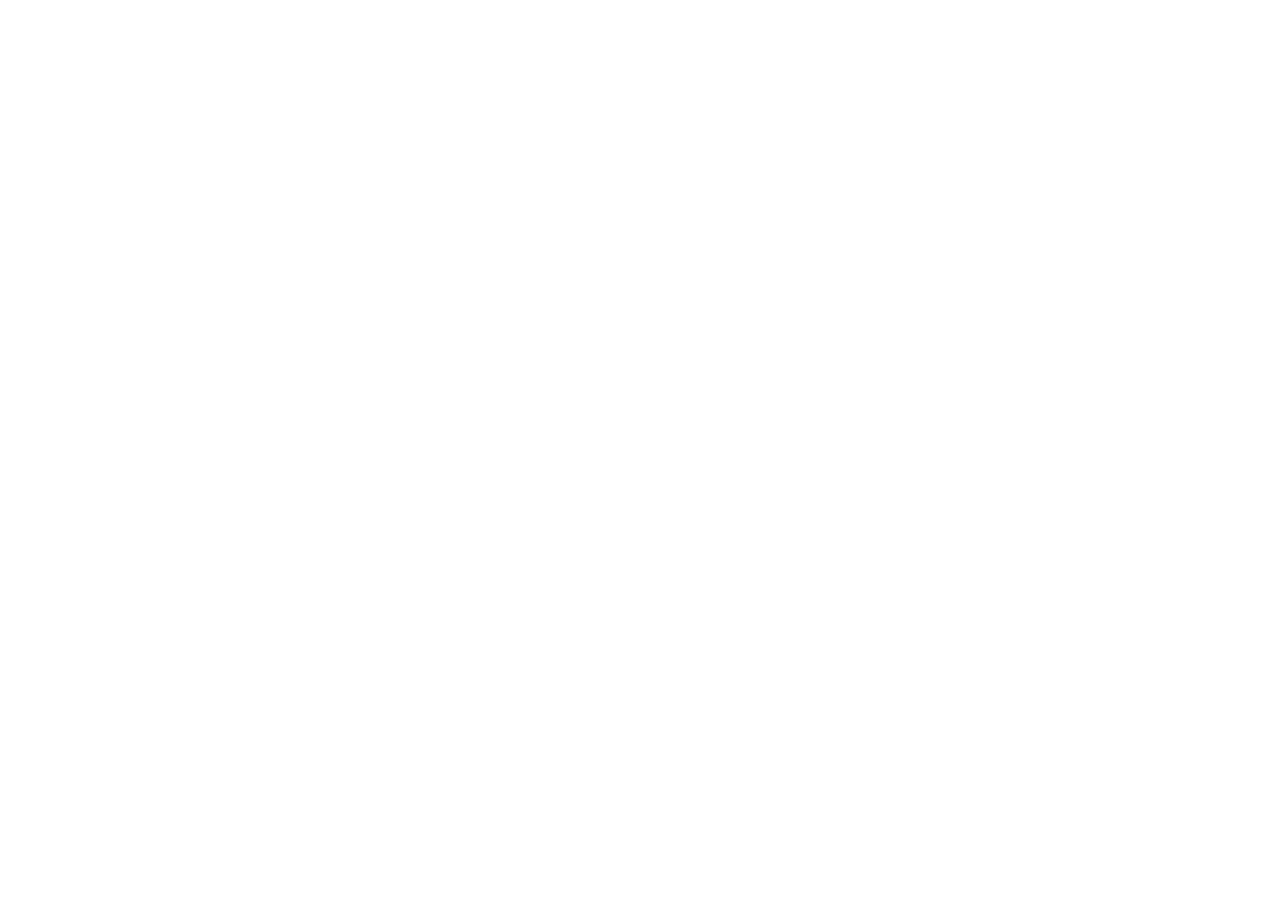
==== DOM-para-iniciantes/HTML e CSS do Projeto 1/index.html @ 023676b2 "Primeiro Commit do Curso JS" ====
<!DOCTYPE html>
<html lang="en">
<head>
  <meta charset="UTF-8">
  <meta http-equiv="X-UA-Compatible" content="IE=edge">
  <meta name="viewport" content="width=device-width, initial-scale=1.0">
  <title>HTML e CSS do projeto 1</title>
</head>
<body>
  <script src="script.js"></script>
</body>
</html>
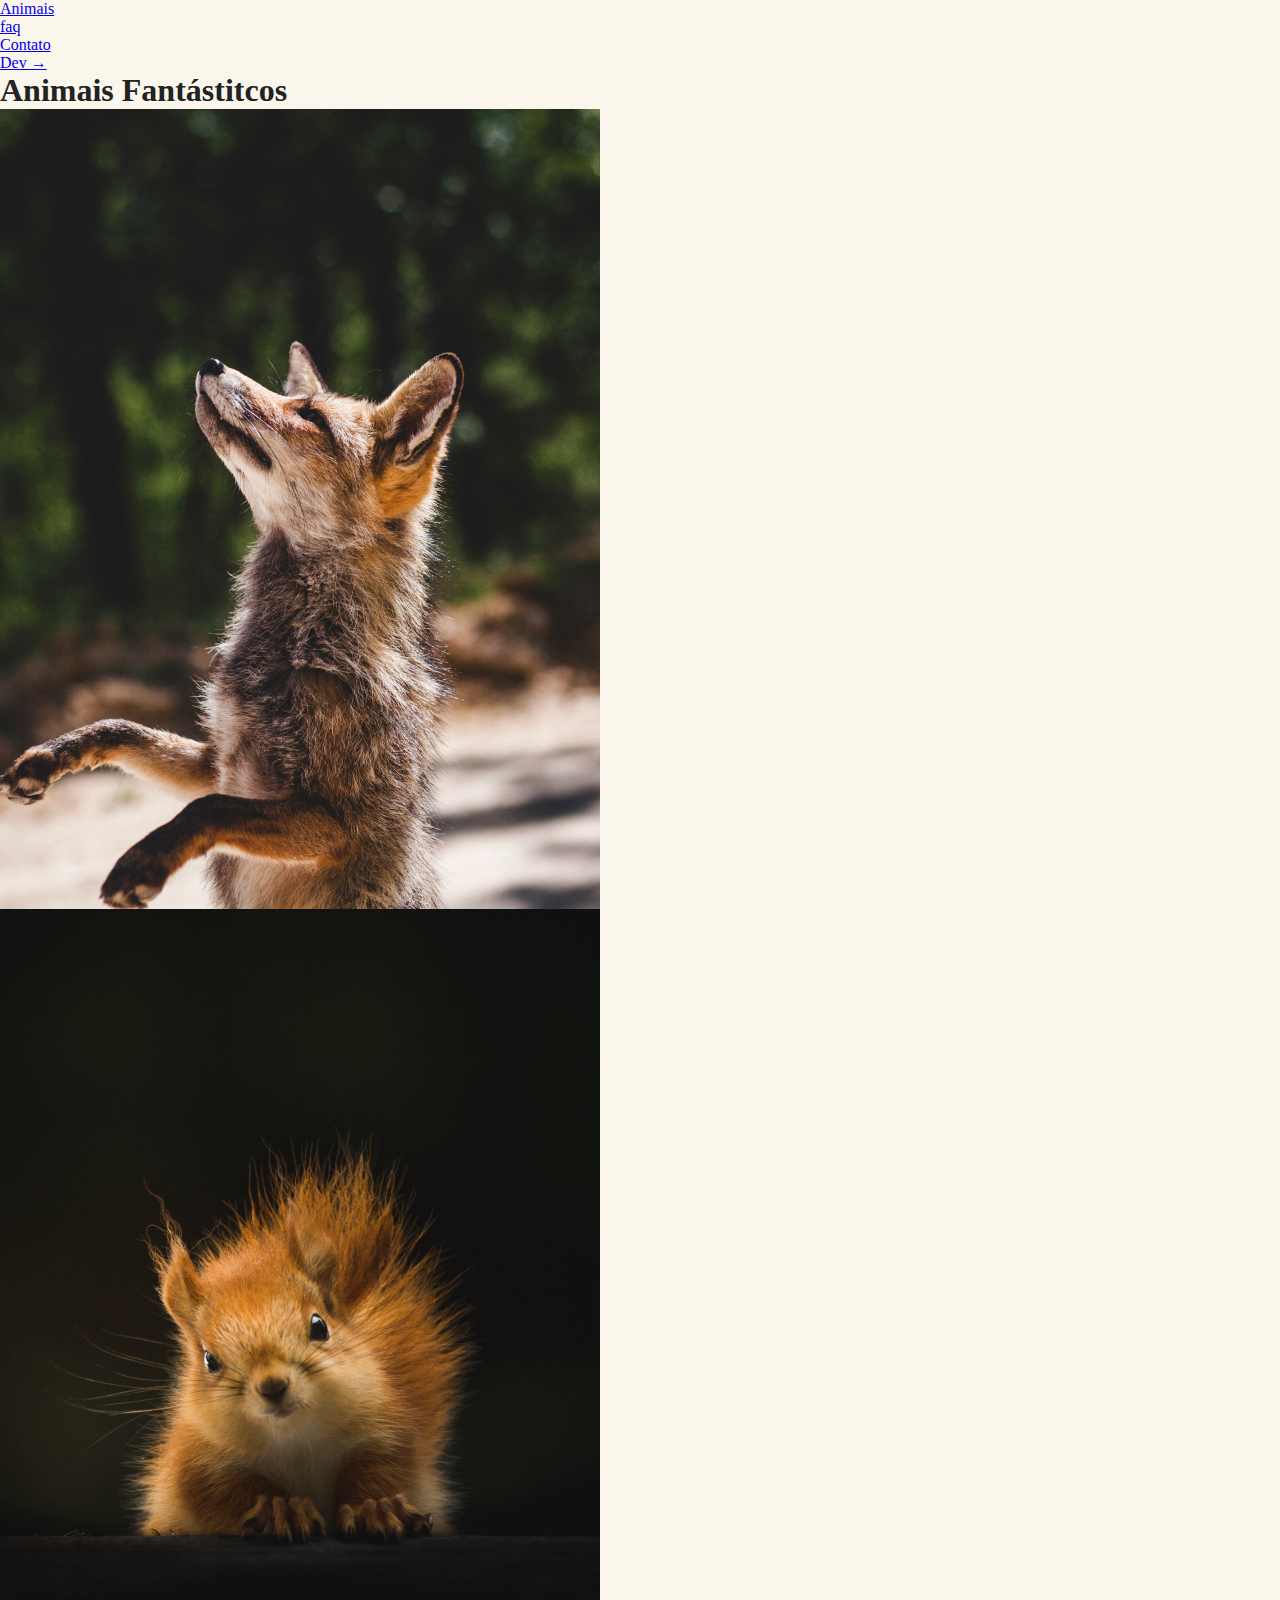
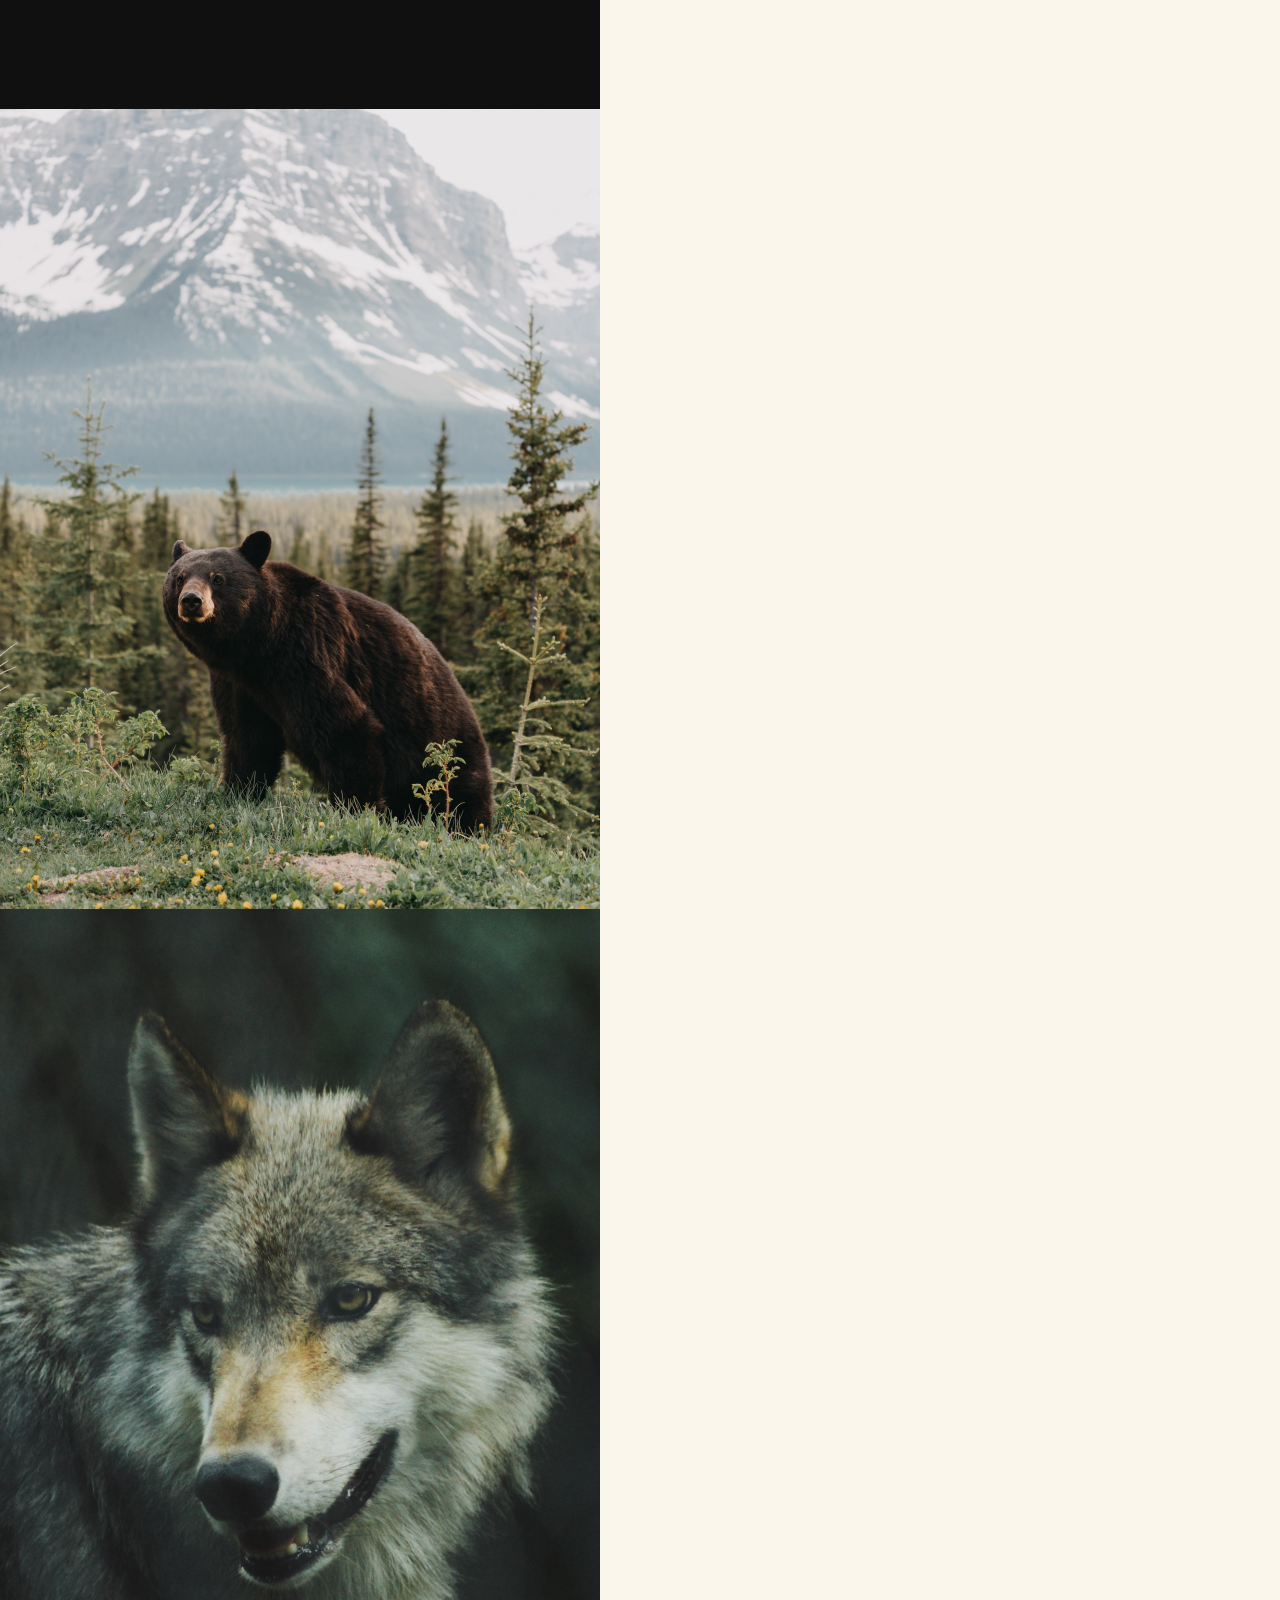
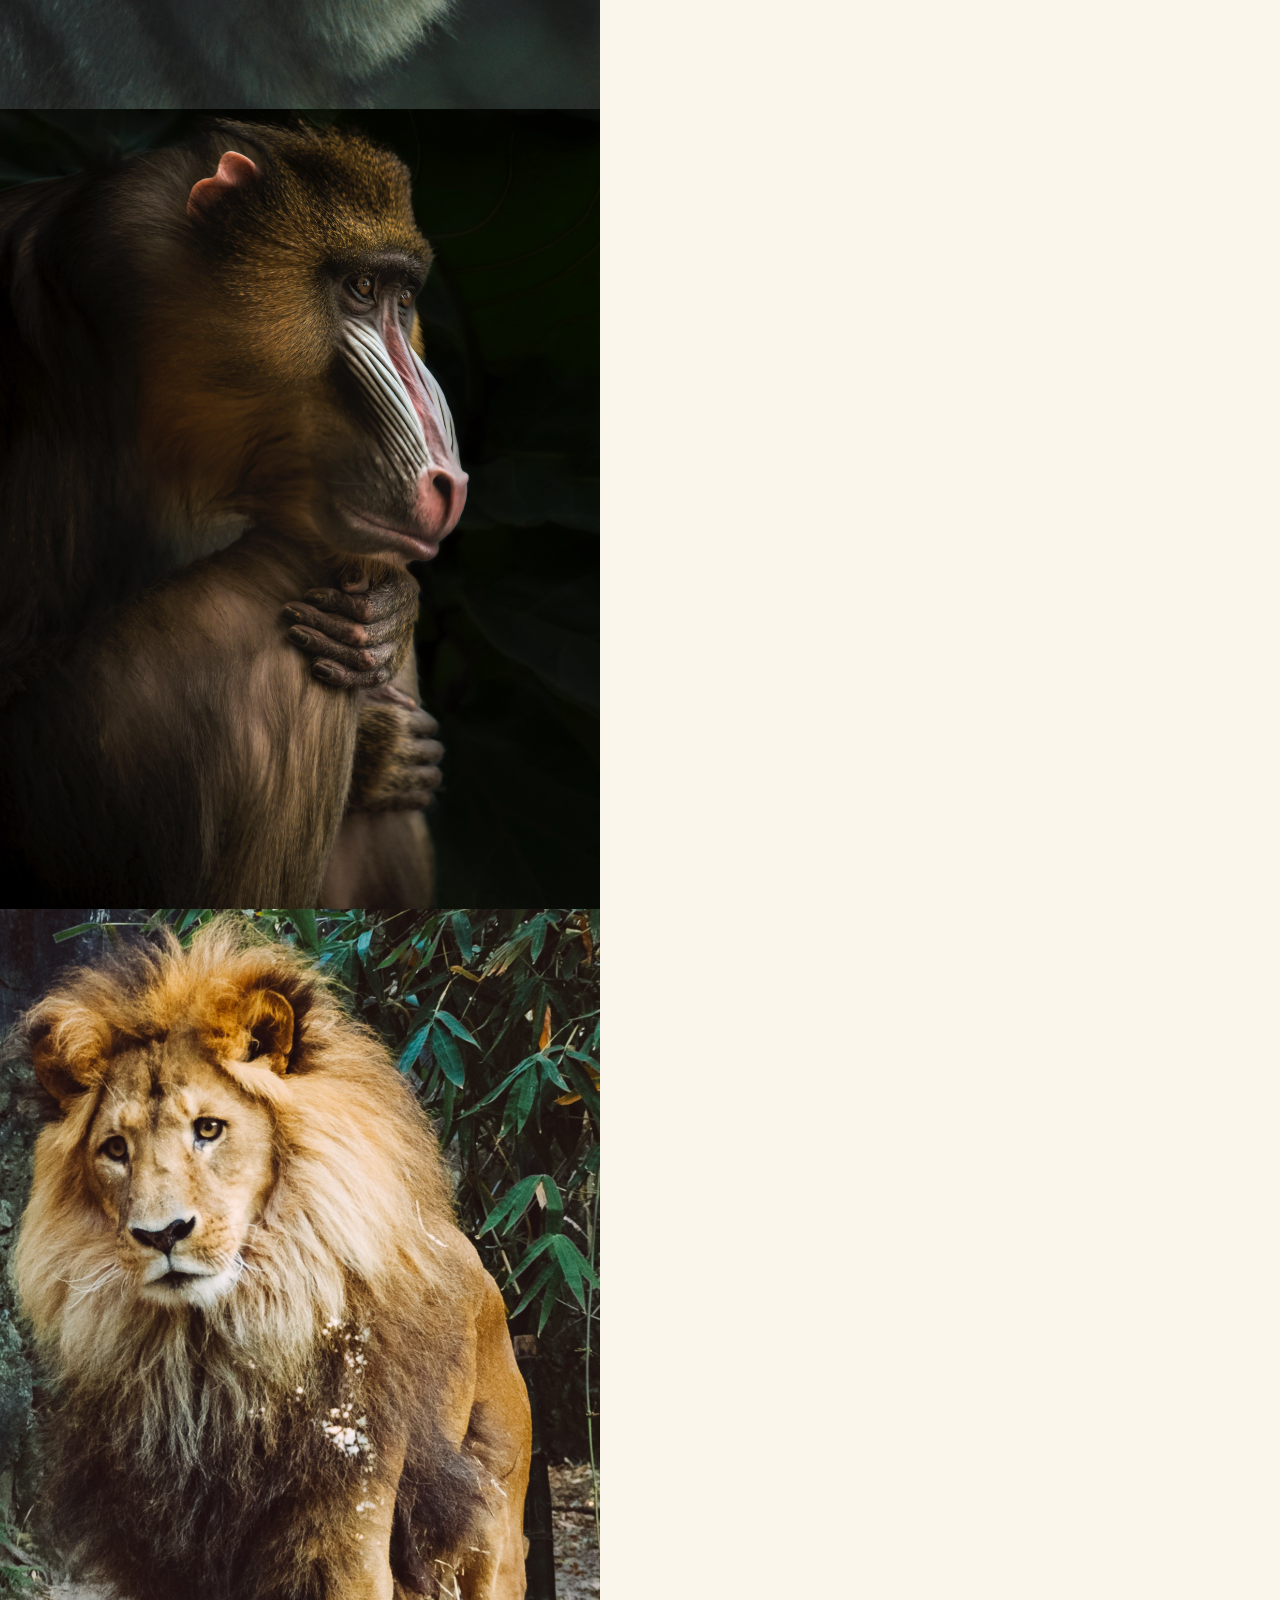
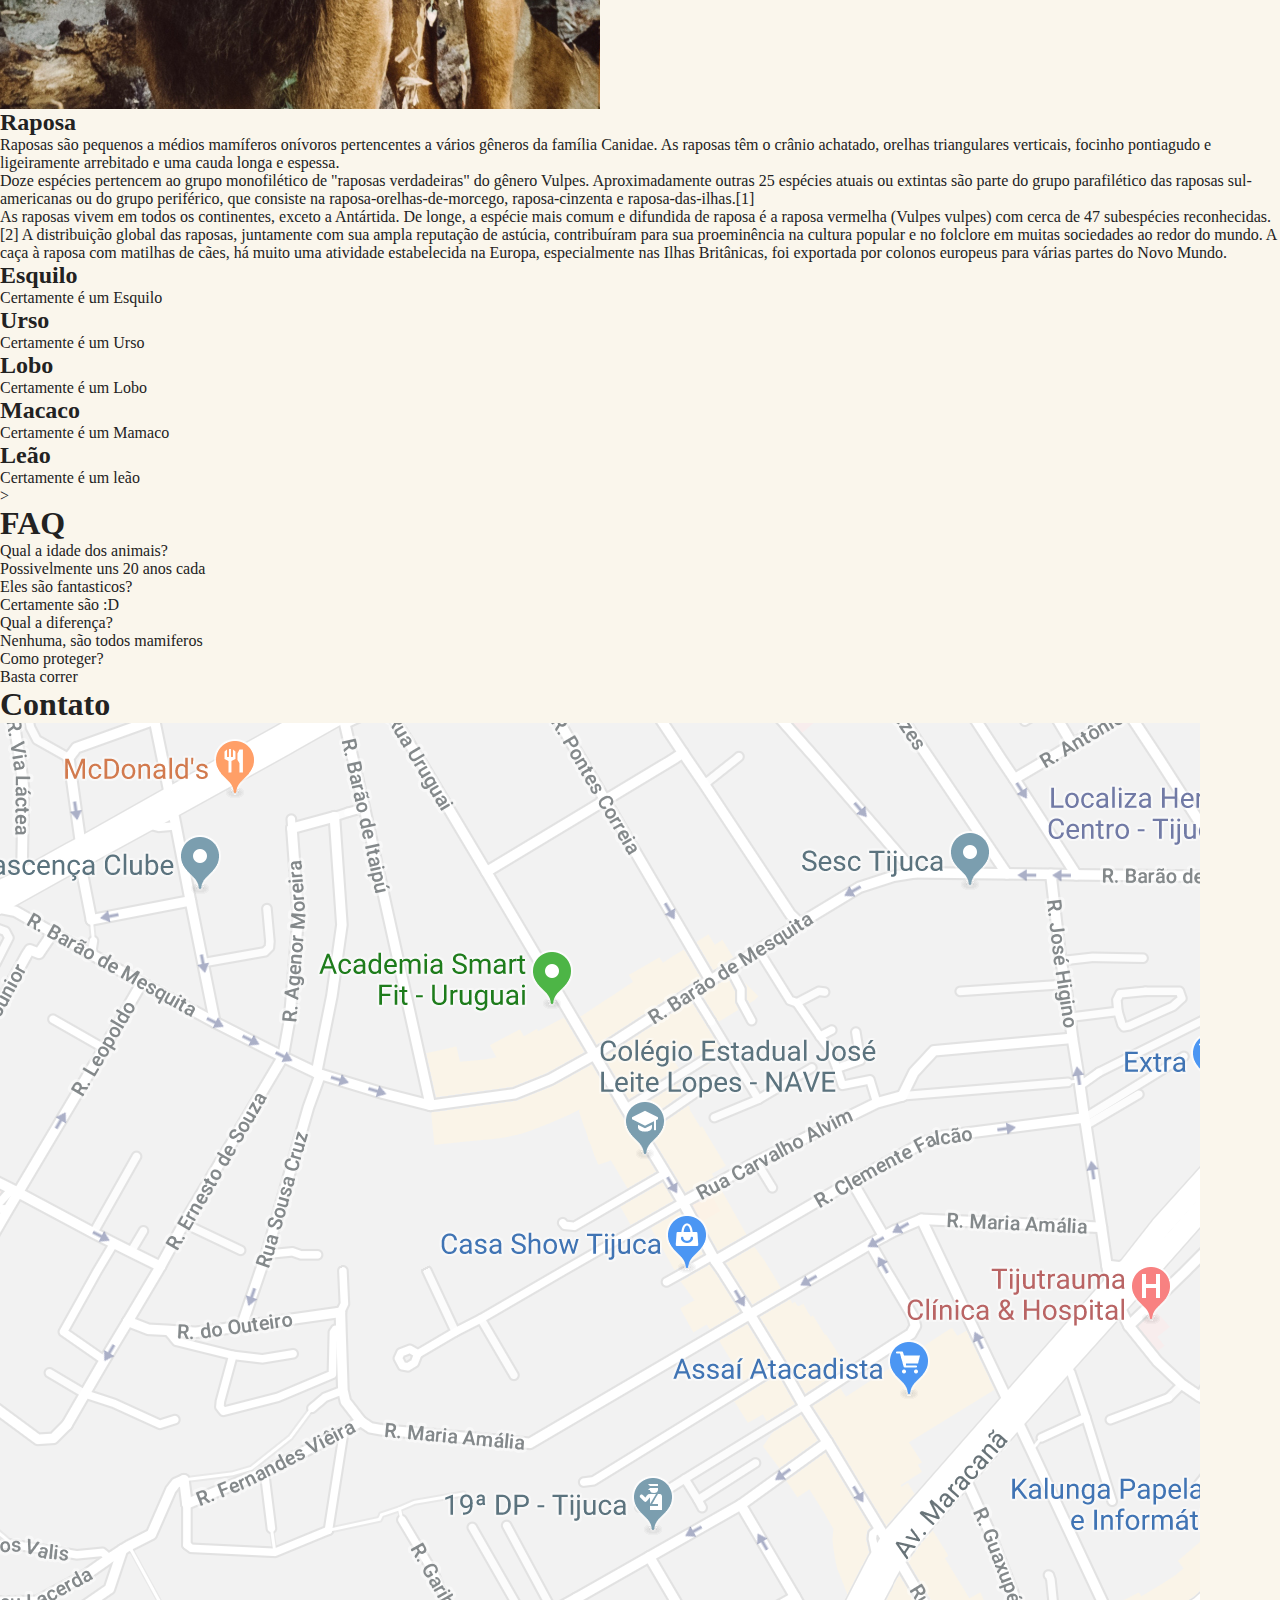
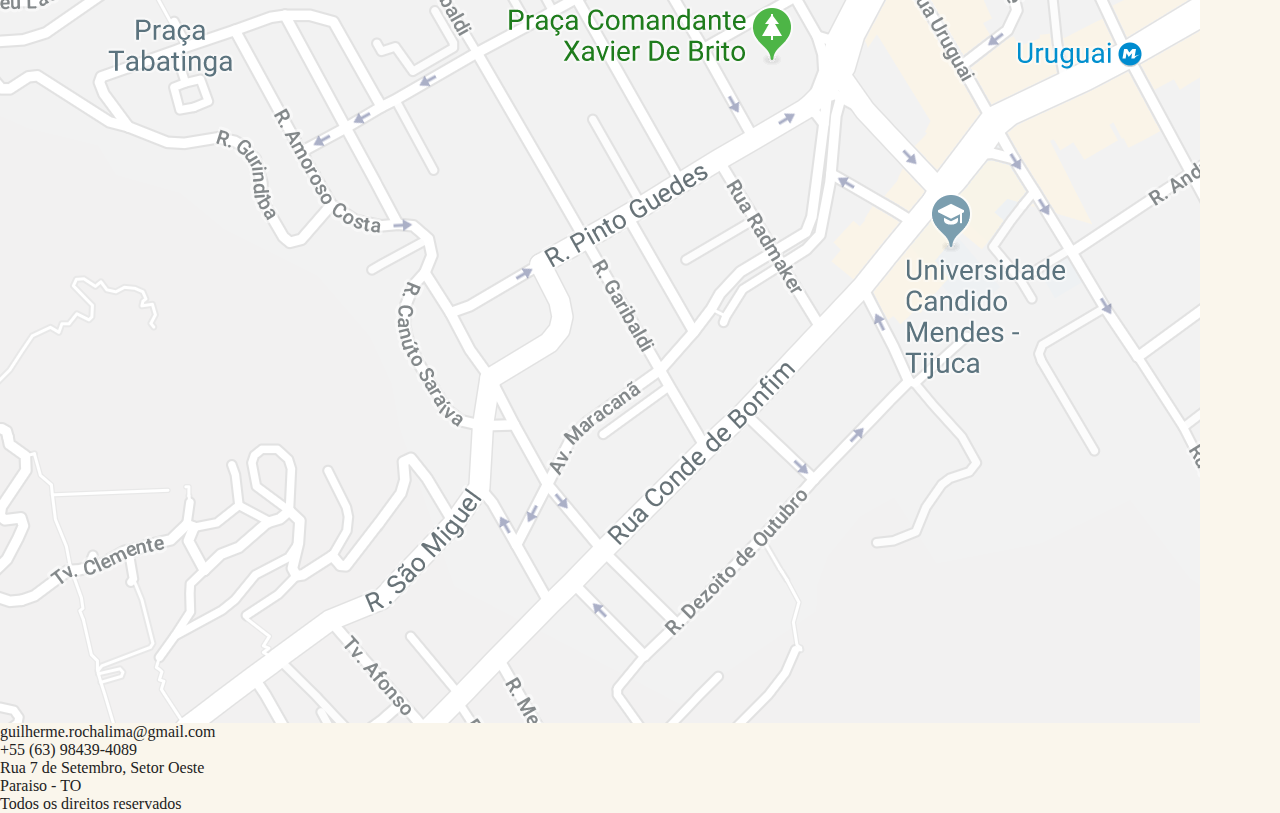
==== commit aee86320: "Commit parte 1 desenvolvimento site" ====
--- a/DOM-para-iniciantes/HTML e CSS do Projeto 1/index.html
+++ b/DOM-para-iniciantes/HTML e CSS do Projeto 1/index.html
@@ -4,9 +4,98 @@
   <meta charset="UTF-8">
   <meta http-equiv="X-UA-Compatible" content="IE=edge">
   <meta name="viewport" content="width=device-width, initial-scale=1.0">
-  <title>HTML e CSS do projeto 1</title>
+  <link rel="stylesheet" type="text/css" href="css/style.css"/>
+  <title>Animais Fantásticos</title>
 </head>
 <body>
+  <nav>
+    <ul>
+      <li><a href="#animais">Animais</a></li>
+      <li><a href="#faq">faq</a></li>
+      <li><a href="#contato">Contato</a></li>
+      <li><a href="https://github.com/guilhermeR20">Dev → </a></li>
+
+    </ul>
+  </nav>
+  <section class="grind-section animais" id="animais">
+      <h1 class="titulo">Animais Fantástitcos</h1>
+      <ul>
+        <li>
+          <img src="img/imagem1.jpg">
+        </li>
+        <li>
+          <img src="img/imagem2.jpg">
+        </li>
+        <li>
+          <img src="img/imagem3.jpg">
+        </li>
+        <li>
+          <img src="img/imagem4.jpg">
+        </li>
+        <li>
+          <img src="img/imagem5.jpg">
+        </li>
+        <li>
+          <img src="img/imagem6.jpg">
+        </li>
+      </ul>
+      <div class="animais-descrição">
+        <section>
+          <h2>Raposa</h2>
+          <p>Raposas são pequenos a médios mamíferos onívoros pertencentes a vários gêneros da família Canidae. As raposas têm o
+            crânio achatado, orelhas triangulares verticais, focinho pontiagudo e ligeiramente arrebitado e uma cauda longa e
+            espessa.</p>
+          <p>Doze espécies pertencem ao grupo monofilético de "raposas verdadeiras" do gênero Vulpes. Aproximadamente outras 25
+            espécies atuais ou extintas são parte do grupo parafilético das raposas sul-americanas ou do grupo periférico, que
+            consiste na raposa-orelhas-de-morcego, raposa-cinzenta e raposa-das-ilhas.[1]</p>
+          <p>
+            As raposas vivem em todos os continentes, exceto a Antártida. De longe, a espécie mais comum e difundida de raposa é
+            a raposa vermelha (Vulpes vulpes) com cerca de 47 subespécies reconhecidas.[2] A distribuição global das raposas,
+            juntamente com sua ampla reputação de astúcia, contribuíram para sua proeminência na cultura popular e no folclore
+            em muitas sociedades ao redor do mundo. A caça à raposa com matilhas de cães, há muito uma atividade estabelecida na
+            Europa, especialmente nas Ilhas Britânicas, foi exportada por colonos europeus para várias partes do Novo Mundo.
+          </p>
+          <h2>Esquilo</h2>
+          <p>Certamente é um Esquilo</p>
+          <h2>Urso</h2>
+          <p>Certamente é um Urso</p>
+          <h2>Lobo</h2>
+          <p>Certamente é um Lobo</p>
+          <h2>Macaco</h2>
+          <p>Certamente é um Mamaco</p>
+          <h2>Leão</h2>
+          <p>Certamente é um leão</p>>
+        </section>
+      </div>
+  </section>
+  <section class="grid-section faq" id="faq">
+    <h1>FAQ</h1>
+    <d1>
+      <dt>Qual a idade dos animais?</dt>
+      <dd>Possivelmente uns 20 anos cada</dd>
+      <dt>Eles são fantasticos? </dt>
+      <dd>Certamente são :D</dd>
+      <dt>Qual a diferença?</dt>
+      <dd>Nenhuma, são todos mamiferos</dd>
+      <dt>Como proteger?</dt>
+      <dd>Basta correr</dd>
+    </d1>
+  </section>
+  <section class="grid-section contato" id="contato">
+    <h1>Contato</h1>
+    <div class="mapa">
+        <img src="img/mapa.png">
+    </div>
+    <ul class="dados">
+      <li>guilherme.rochalima@gmail.com</li>
+      <li>+55 (63) 98439-4089</li>
+      <li>Rua 7 de Setembro, Setor Oeste</li>
+      <li>Paraiso - TO</li>
+    </ul>
+  </section>
+    <footer class="copyright">
+      <p>Todos os direitos reservados</p>
+    </footer>
   <script src="script.js"></script>
 </body>
 </html>--- a/DOM-para-iniciantes/HTML e CSS do Projeto 1/css/style.css
+++ b/DOM-para-iniciantes/HTML e CSS do Projeto 1/css/style.css
@@ -0,0 +1,18 @@
+body, h1, h2, ul, li, p, dd, dt, dl {
+  margin: 0px;
+  padding: 0px;
+}
+
+img{
+  display: block;max-width: 100%;
+}
+
+ul{
+  list-style: none;
+}
+
+body {
+  background: #faf6ec;
+  color: #222;
+ -webkit-font-smoothing: antialiased;
+}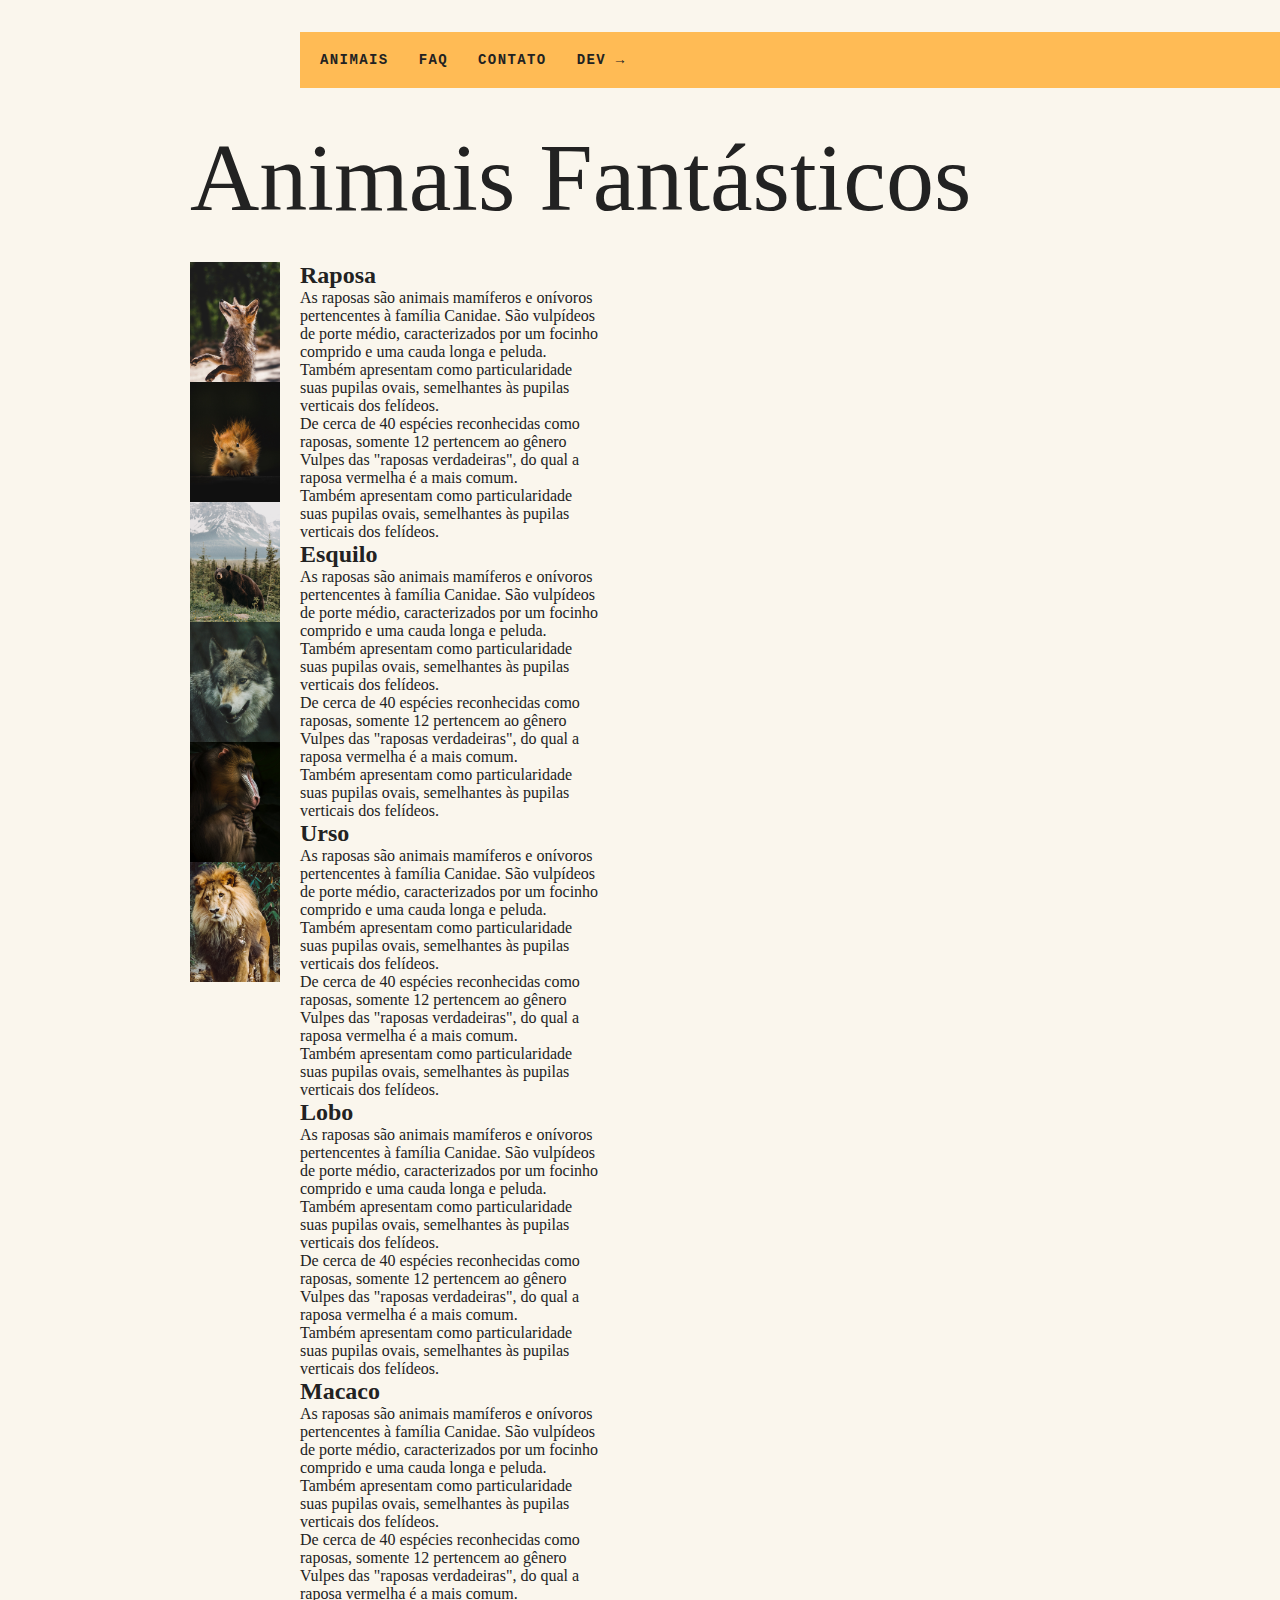
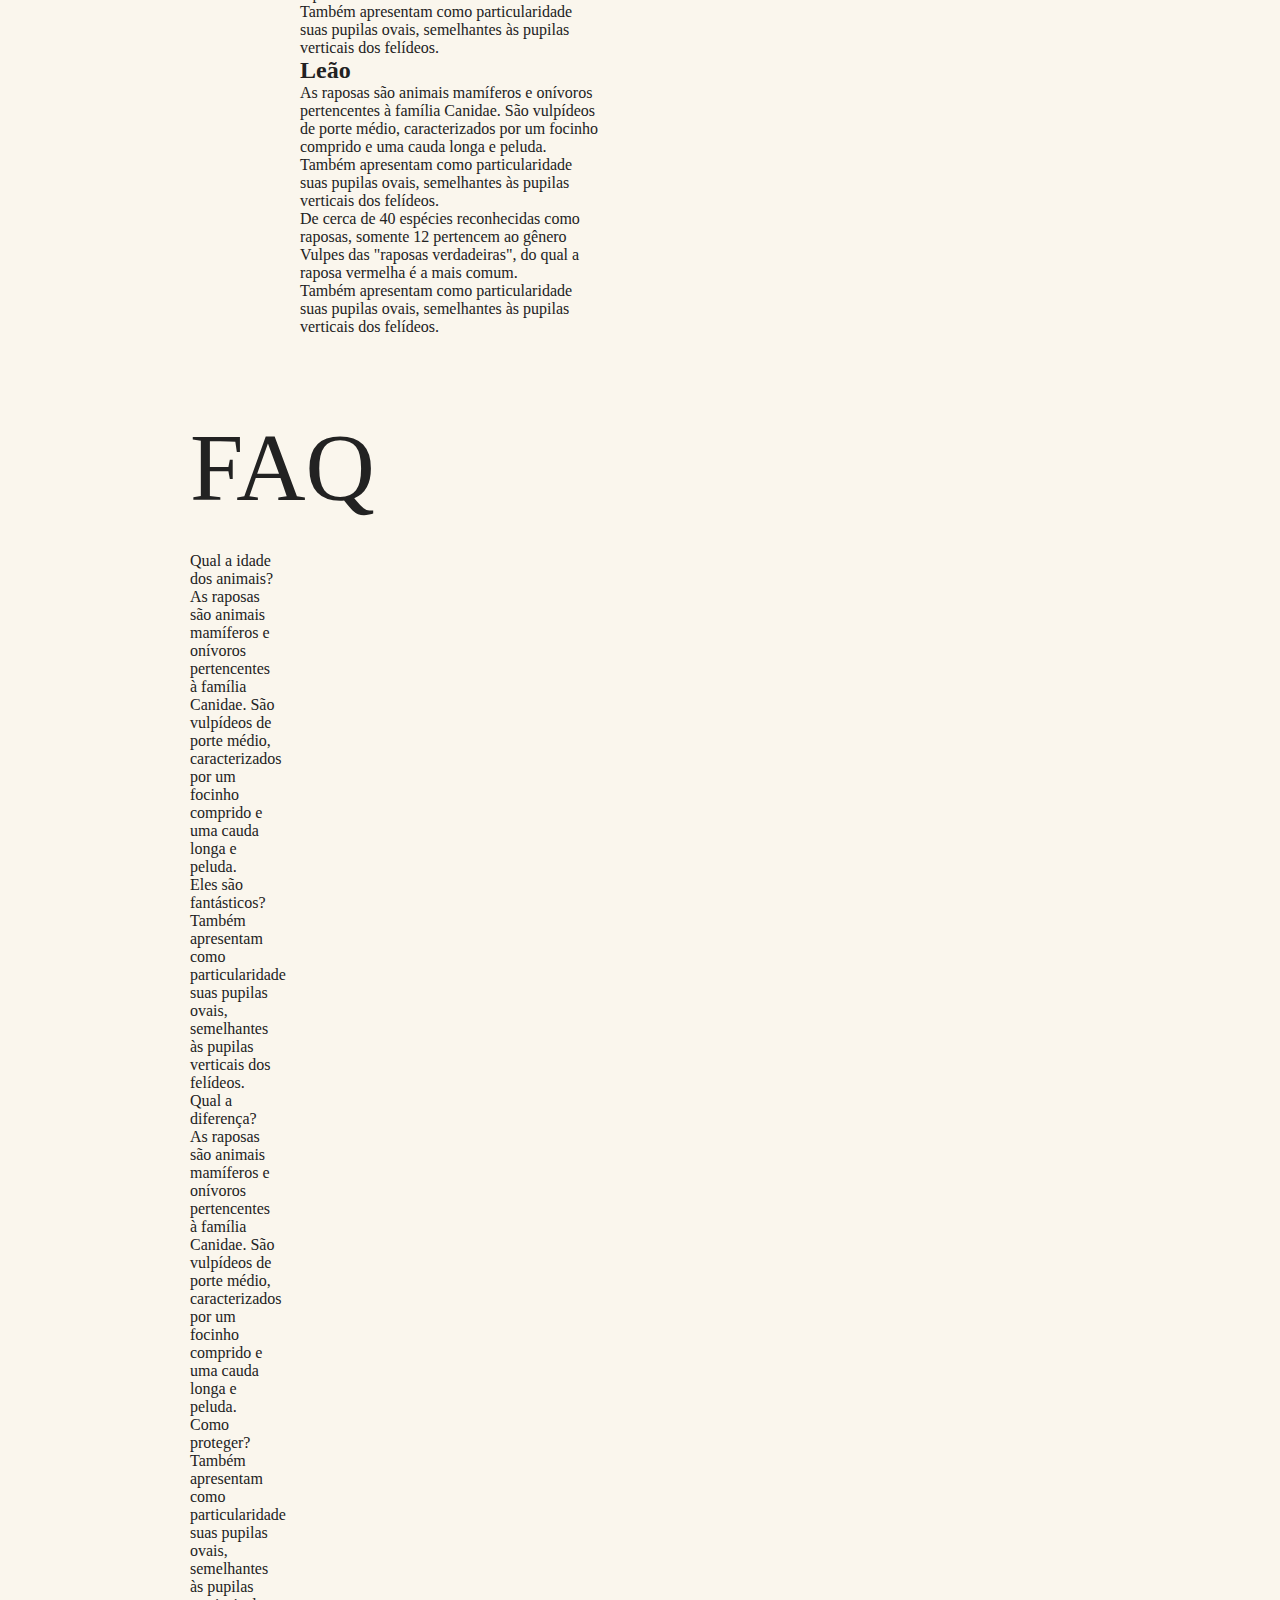
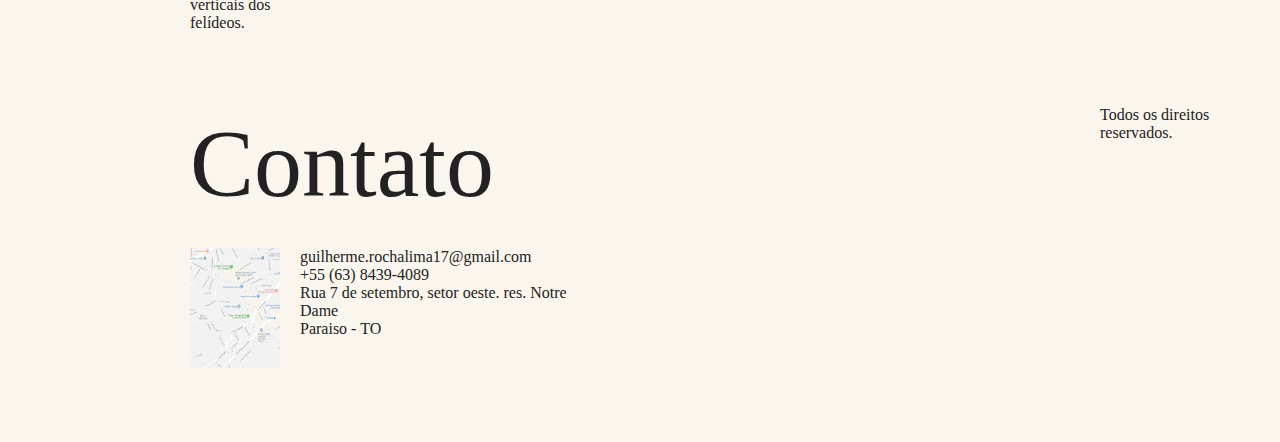
==== commit 91249b40: "Parte 2 desenvolvimento site" ====
--- a/DOM-para-iniciantes/HTML e CSS do Projeto 1/index.html
+++ b/DOM-para-iniciantes/HTML e CSS do Projeto 1/index.html
@@ -1,101 +1,134 @@
 <!DOCTYPE html>
-<html lang="en">
+<html>
 <head>
-  <meta charset="UTF-8">
+  <meta charset="utf-8" />
   <meta http-equiv="X-UA-Compatible" content="IE=edge">
-  <meta name="viewport" content="width=device-width, initial-scale=1.0">
-  <link rel="stylesheet" type="text/css" href="css/style.css"/>
   <title>Animais Fantásticos</title>
+  <meta name="viewport" content="width=device-width, initial-scale=1">
+  <link href="https://fonts.googleapis.com/css?family=Playfair+Display+SC" rel="stylesheet">
+  <link rel="stylesheet" type="text/css" href="css/style.css" />
 </head>
 <body>
-  <nav>
+  <nav class="menu">
     <ul>
       <li><a href="#animais">Animais</a></li>
-      <li><a href="#faq">faq</a></li>
+      <li><a href="#faq">Faq</a></li>
       <li><a href="#contato">Contato</a></li>
-      <li><a href="https://github.com/guilhermeR20">Dev → </a></li>
-
+      <li><a href="https://github.com/guilhermeR20" target="_blank">Dev →</a></li>
     </ul>
   </nav>
-  <section class="grind-section animais" id="animais">
-      <h1 class="titulo">Animais Fantástitcos</h1>
-      <ul>
-        <li>
-          <img src="img/imagem1.jpg">
-        </li>
-        <li>
-          <img src="img/imagem2.jpg">
-        </li>
-        <li>
-          <img src="img/imagem3.jpg">
-        </li>
-        <li>
-          <img src="img/imagem4.jpg">
-        </li>
-        <li>
-          <img src="img/imagem5.jpg">
-        </li>
-        <li>
-          <img src="img/imagem6.jpg">
-        </li>
-      </ul>
-      <div class="animais-descrição">
-        <section>
-          <h2>Raposa</h2>
-          <p>Raposas são pequenos a médios mamíferos onívoros pertencentes a vários gêneros da família Canidae. As raposas têm o
-            crânio achatado, orelhas triangulares verticais, focinho pontiagudo e ligeiramente arrebitado e uma cauda longa e
-            espessa.</p>
-          <p>Doze espécies pertencem ao grupo monofilético de "raposas verdadeiras" do gênero Vulpes. Aproximadamente outras 25
-            espécies atuais ou extintas são parte do grupo parafilético das raposas sul-americanas ou do grupo periférico, que
-            consiste na raposa-orelhas-de-morcego, raposa-cinzenta e raposa-das-ilhas.[1]</p>
-          <p>
-            As raposas vivem em todos os continentes, exceto a Antártida. De longe, a espécie mais comum e difundida de raposa é
-            a raposa vermelha (Vulpes vulpes) com cerca de 47 subespécies reconhecidas.[2] A distribuição global das raposas,
-            juntamente com sua ampla reputação de astúcia, contribuíram para sua proeminência na cultura popular e no folclore
-            em muitas sociedades ao redor do mundo. A caça à raposa com matilhas de cães, há muito uma atividade estabelecida na
-            Europa, especialmente nas Ilhas Britânicas, foi exportada por colonos europeus para várias partes do Novo Mundo.
-          </p>
-          <h2>Esquilo</h2>
-          <p>Certamente é um Esquilo</p>
-          <h2>Urso</h2>
-          <p>Certamente é um Urso</p>
-          <h2>Lobo</h2>
-          <p>Certamente é um Lobo</p>
-          <h2>Macaco</h2>
-          <p>Certamente é um Mamaco</p>
-          <h2>Leão</h2>
-          <p>Certamente é um leão</p>>
-        </section>
-      </div>
+  <section class="grid-section animais" id="animais">
+    <h1 class="titulo">Animais Fantásticos</h1>
+    <ul class="animais-lista">
+      <li>
+        <img src="img/imagem1.jpg">
+      </li>
+      <li>
+        <img src="img/imagem2.jpg">
+      </li>
+      <li>
+        <img src="img/imagem3.jpg">
+      </li>
+      <li>
+        <img src="img/imagem4.jpg">
+      </li>
+      <li>
+        <img src="img/imagem5.jpg">
+      </li>
+      <li>
+        <img src="img/imagem6.jpg">
+      </li>
+    </ul>
+    <div class="animais-descricao">
+      <section>
+        <h2>Raposa</h2>
+        <p>As raposas são animais mamíferos e onívoros pertencentes à família Canidae. São vulpídeos de porte médio, caracterizados
+          por um focinho comprido e uma cauda longa e peluda.</p>
+        <p>Também apresentam como particularidade suas pupilas ovais, semelhantes às pupilas verticais dos felídeos.</p>
+        <p>De cerca de 40 espécies reconhecidas como raposas, somente 12 pertencem ao gênero Vulpes das "raposas verdadeiras", do
+          qual a raposa vermelha é a mais comum.</p>
+        <p>Também apresentam como particularidade suas pupilas ovais, semelhantes às pupilas verticais dos felídeos.</p>
+      </section>
+      
+      <section>
+        <h2>Esquilo</h2>
+        <p>As raposas são animais mamíferos e onívoros pertencentes à família Canidae. São vulpídeos de porte médio, caracterizados
+          por um focinho comprido e uma cauda longa e peluda.</p>
+        <p>Também apresentam como particularidade suas pupilas ovais, semelhantes às pupilas verticais dos felídeos.</p>
+        <p>De cerca de 40 espécies reconhecidas como raposas, somente 12 pertencem ao gênero Vulpes das "raposas verdadeiras", do
+          qual a raposa vermelha é a mais comum.</p>
+        <p>Também apresentam como particularidade suas pupilas ovais, semelhantes às pupilas verticais dos felídeos.</p>
+      </section>
+      <section>
+        <h2>Urso</h2>
+        <p>As raposas são animais mamíferos e onívoros pertencentes à família Canidae. São vulpídeos de porte médio, caracterizados
+          por um focinho comprido e uma cauda longa e peluda.</p>
+        <p>Também apresentam como particularidade suas pupilas ovais, semelhantes às pupilas verticais dos felídeos.</p>
+        <p>De cerca de 40 espécies reconhecidas como raposas, somente 12 pertencem ao gênero Vulpes das "raposas verdadeiras", do
+          qual a raposa vermelha é a mais comum.</p>
+        <p>Também apresentam como particularidade suas pupilas ovais, semelhantes às pupilas verticais dos felídeos.</p>
+      </section>
+      <section>
+        <h2>Lobo</h2>
+        <p>As raposas são animais mamíferos e onívoros pertencentes à família Canidae. São vulpídeos de porte médio, caracterizados
+          por um focinho comprido e uma cauda longa e peluda.</p>
+        <p>Também apresentam como particularidade suas pupilas ovais, semelhantes às pupilas verticais dos felídeos.</p>
+        <p>De cerca de 40 espécies reconhecidas como raposas, somente 12 pertencem ao gênero Vulpes das "raposas verdadeiras", do
+          qual a raposa vermelha é a mais comum.</p>
+        <p>Também apresentam como particularidade suas pupilas ovais, semelhantes às pupilas verticais dos felídeos.</p>
+      </section>
+      <section>
+        <h2>Macaco</h2>
+        <p>As raposas são animais mamíferos e onívoros pertencentes à família Canidae. São vulpídeos de porte médio, caracterizados
+          por um focinho comprido e uma cauda longa e peluda.</p>
+        <p>Também apresentam como particularidade suas pupilas ovais, semelhantes às pupilas verticais dos felídeos.</p>
+        <p>De cerca de 40 espécies reconhecidas como raposas, somente 12 pertencem ao gênero Vulpes das "raposas verdadeiras", do
+          qual a raposa vermelha é a mais comum.</p>
+        <p>Também apresentam como particularidade suas pupilas ovais, semelhantes às pupilas verticais dos felídeos.</p>
+      </section>
+      <section>
+        <h2>Leão</h2>
+        <p>As raposas são animais mamíferos e onívoros pertencentes à família Canidae. São vulpídeos de porte médio, caracterizados
+          por um focinho comprido e uma cauda longa e peluda.</p>
+        <p>Também apresentam como particularidade suas pupilas ovais, semelhantes às pupilas verticais dos felídeos.</p>
+        <p>De cerca de 40 espécies reconhecidas como raposas, somente 12 pertencem ao gênero Vulpes das "raposas verdadeiras", do
+          qual a raposa vermelha é a mais comum.</p>
+        <p>Também apresentam como particularidade suas pupilas ovais, semelhantes às pupilas verticais dos felídeos.</p>
+      </section>
+    </div>
   </section>
+
   <section class="grid-section faq" id="faq">
-    <h1>FAQ</h1>
-    <d1>
+    <h1 class="titulo">FAQ</h1>
+    <dl class="faq-lista">
       <dt>Qual a idade dos animais?</dt>
-      <dd>Possivelmente uns 20 anos cada</dd>
-      <dt>Eles são fantasticos? </dt>
-      <dd>Certamente são :D</dd>
+      <dd>As raposas são animais mamíferos e onívoros pertencentes à família Canidae. São vulpídeos de porte médio, caracterizados por um focinho comprido e uma cauda longa e peluda.</dd>
+      <dt>Eles são fantásticos?</dt>
+      <dd>Também apresentam como particularidade suas pupilas ovais, semelhantes às pupilas verticais dos felídeos.</dd>
       <dt>Qual a diferença?</dt>
-      <dd>Nenhuma, são todos mamiferos</dd>
+      <dd>As raposas são animais mamíferos e onívoros pertencentes à família Canidae. São vulpídeos de porte médio, caracterizados por um focinho comprido e uma cauda longa e peluda.</dd>
       <dt>Como proteger?</dt>
-      <dd>Basta correr</dd>
-    </d1>
+      <dd>Também apresentam como particularidade suas pupilas ovais, semelhantes às pupilas verticais dos felídeos.</dd>
+    </dl>
   </section>
+
   <section class="grid-section contato" id="contato">
-    <h1>Contato</h1>
+    <h1 class="titulo">Contato</h1>
     <div class="mapa">
-        <img src="img/mapa.png">
+      <img src="img/mapa.png">
     </div>
     <ul class="dados">
-      <li>guilherme.rochalima@gmail.com</li>
-      <li>+55 (63) 98439-4089</li>
-      <li>Rua 7 de Setembro, Setor Oeste</li>
+      <li>guilherme.rochalima17@gmail.com</li>
+      <li>+55 (63) 8439-4089</li>
+      <li>Rua 7 de setembro, setor oeste. res. Notre Dame</li>
       <li>Paraiso - TO</li>
     </ul>
   </section>
-    <footer class="copyright">
-      <p>Todos os direitos reservados</p>
-    </footer>
-  <script src="script.js"></script>
+
+  <footer class="copy">
+    <p>Todos os direitos reservados.</p>
+  </footer>
+
+  <script src="script.js"></script>  
 </body>
 </html>--- a/DOM-para-iniciantes/HTML e CSS do Projeto 1/css/style.css
+++ b/DOM-para-iniciantes/HTML e CSS do Projeto 1/css/style.css
@@ -3,16 +3,65 @@
   padding: 0px;
 }
 
-img{
-  display: block;max-width: 100%;
+img {
+  display: block;
+  max-width: 100%;
 }
 
-ul{
+ul {
   list-style: none;
 }
 
 body {
-  background: #faf6ec;
+  background: #faf6ed;
   color: #222;
- -webkit-font-smoothing: antialiased;
+  -webkit-font-smoothing: antialiased;
+  display: grid;
+  grid-template-columns: 1fr 120px minmax(300px, 800px) 1fr;
+}
+
+.menu {
+  grid-column: 3 / 5;
+  margin-top: 2rem;
+  margin-bottom: 2rem;
+  background: #FB5;
+}
+
+.menu ul {
+  display: flex;
+  flex-wrap: wrap;
+  padding: 10px;
+}
+
+.menu li a {
+  display: block;
+  padding: 10px;
+  margin-right: 10px;
+  color: #222;
+  text-decoration: none;
+  font-family: 'IBM Plex Mono', monospace;
+  font-weight: bold;
+  text-transform: uppercase;
+  font-size: 0.875rem;
+  letter-spacing: .1em;
+}
+
+.grid-section {
+  grid-column: 2 / 4;
+  width: 100%;
+  box-sizing: border-box;
+  padding: 10px;
+  display: grid;
+  grid-template-columns: 90px 300px 1fr;
+  grid-gap: 20px;
+  margin-bottom: 4rem;
+}
+
+.titulo {
+  font-family: georgia;
+  font-size: 6rem;
+  line-height: 1;
+  font-weight: 400;
+  margin-bottom: 1rem;
+  grid-column: 1 / 4;
 }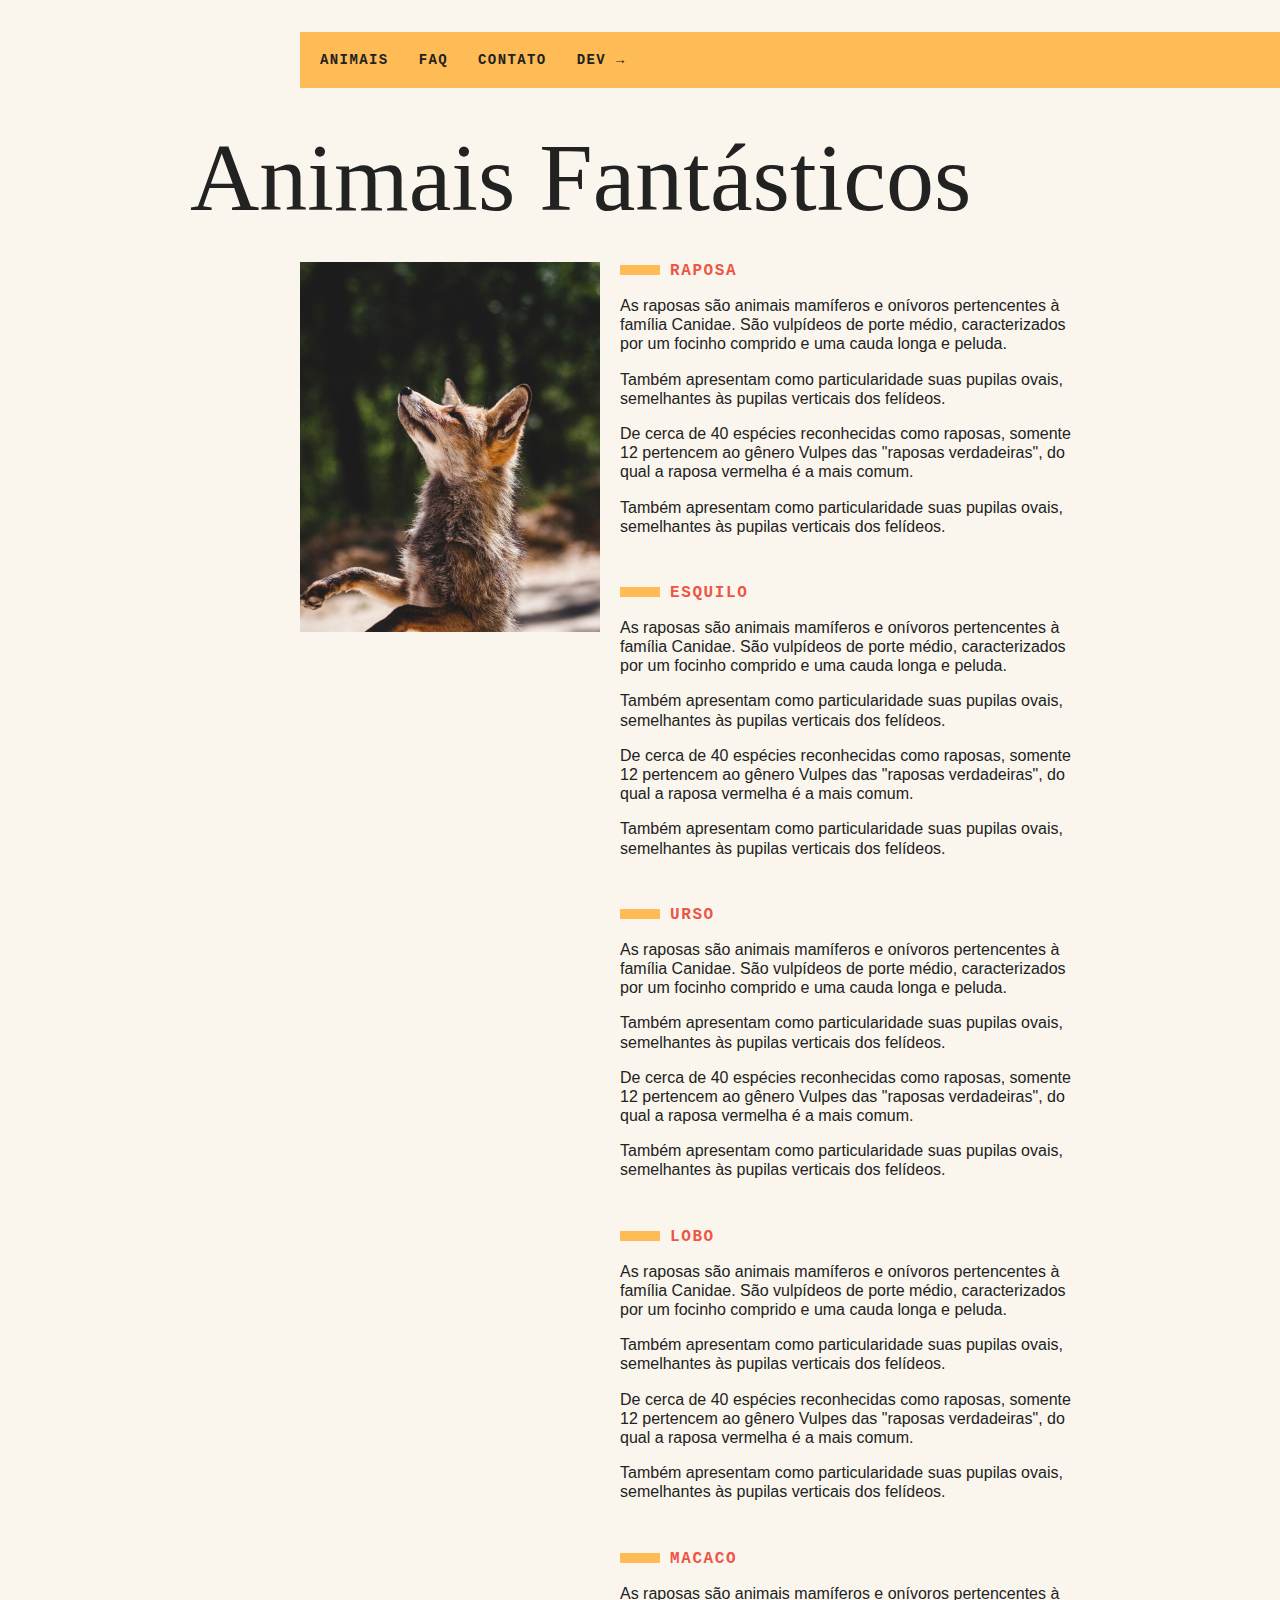
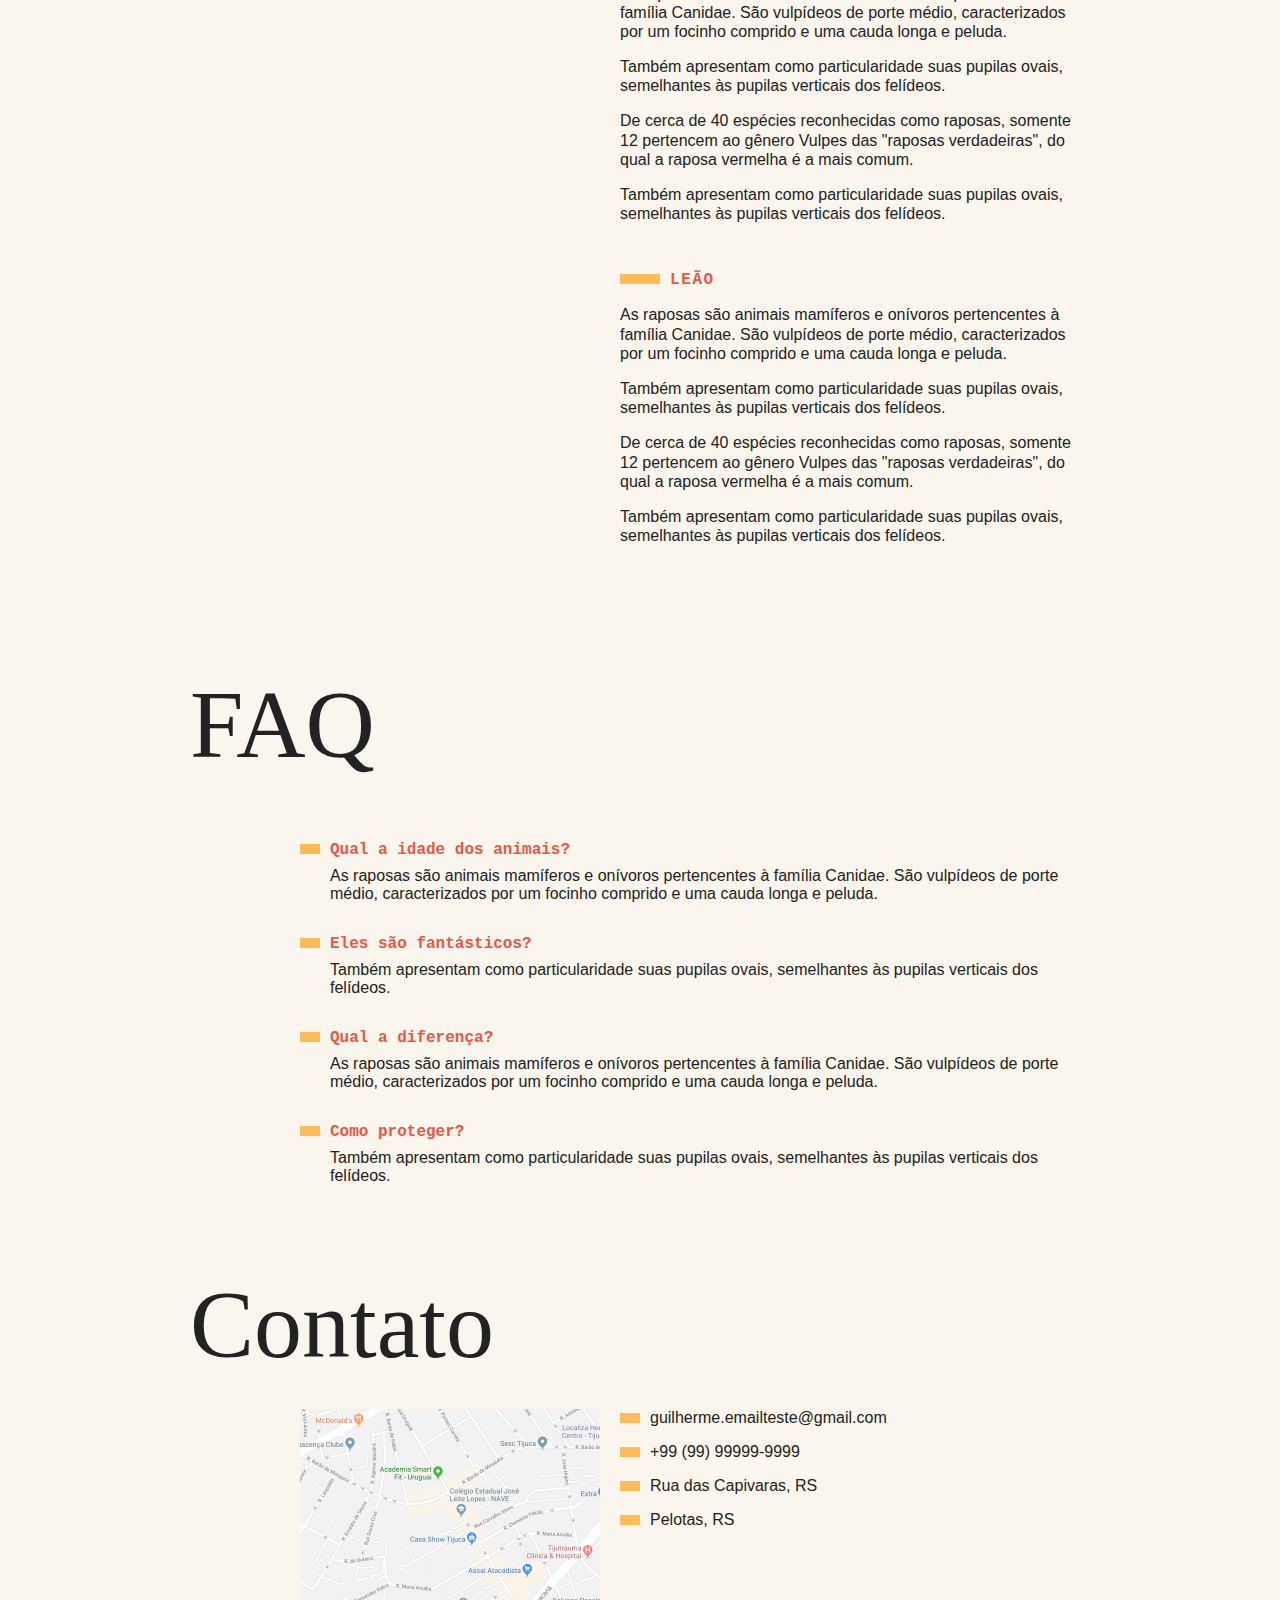
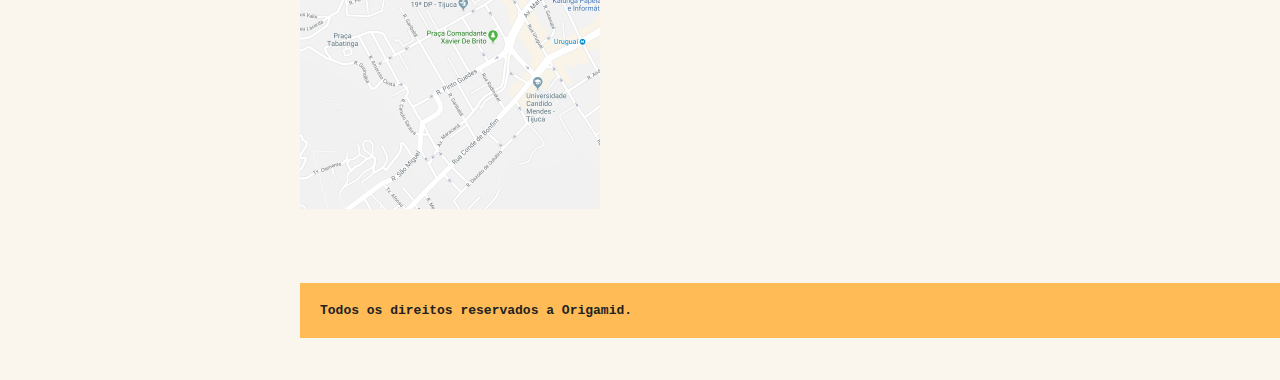
==== commit 31f26085: "Parte 3 Desenvolvimento Css/HTML Completo" ====
--- a/DOM-para-iniciantes/HTML e CSS do Projeto 1/index.html
+++ b/DOM-para-iniciantes/HTML e CSS do Projeto 1/index.html
@@ -5,7 +5,6 @@
   <meta http-equiv="X-UA-Compatible" content="IE=edge">
   <title>Animais Fantásticos</title>
   <meta name="viewport" content="width=device-width, initial-scale=1">
-  <link href="https://fonts.googleapis.com/css?family=Playfair+Display+SC" rel="stylesheet">
   <link rel="stylesheet" type="text/css" href="css/style.css" />
 </head>
 <body>
@@ -118,15 +117,15 @@
       <img src="img/mapa.png">
     </div>
     <ul class="dados">
-      <li>guilherme.rochalima17@gmail.com</li>
-      <li>+55 (63) 8439-4089</li>
-      <li>Rua 7 de setembro, setor oeste. res. Notre Dame</li>
-      <li>Paraiso - TO</li>
+      <li>guilherme.emailteste@gmail.com</li>
+      <li>+99 (99) 99999-9999</li>
+      <li>Rua das Capivaras, RS</li>
+      <li>Pelotas, RS</li>
     </ul>
   </section>
 
   <footer class="copy">
-    <p>Todos os direitos reservados.</p>
+    <p>Todos os direitos reservados a Origamid.</p>
   </footer>
 
   <script src="script.js"></script>  
--- a/DOM-para-iniciantes/HTML e CSS do Projeto 1/css/style.css
+++ b/DOM-para-iniciantes/HTML e CSS do Projeto 1/css/style.css
@@ -64,4 +64,145 @@
   font-weight: 400;
   margin-bottom: 1rem;
   grid-column: 1 / 4;
+}
+
+.animais h2 {
+  font-family: 'IBM Plex Mono', monospace;
+  font-size: 1rem;
+  text-transform: uppercase;
+  letter-spacing: .1em;
+  margin-bottom: 1rem;
+  color: #E54;
+}
+
+.animais h2::before {
+  content: '';
+  display: inline-block;
+  width: 40px;
+  height: 10px;
+  margin-right: 10px;
+  background: #FB5;
+}
+
+.animais p {
+  font-family: Helvetica, Arial;
+  line-height: 1.2;
+  margin-bottom: 1rem;
+}
+
+.animais-lista {
+  height: 370px;
+  overflow-y: scroll;
+  grid-column: 2;
+}
+
+.animais-lista::-webkit-scrollbar {
+  width: 18px;
+}
+
+.animais-lista::-webkit-scrollbar-thumb {
+  background: #FB5;
+  border-left: 4px solid #faf6ed;
+  border-right: 4px solid #faf6ed;
+}
+
+.animais-lista::-webkit-scrollbar-track {
+  background: #faf6ed;
+}
+
+.animais-descricao {
+  grid-column: 3;
+}
+
+.animais-descricao section {
+  margin-bottom: 3rem;
+}
+
+.faq-lista {
+  grid-column: 2 / 4
+}
+
+.faq-lista dt {
+  font-family: 'IBM Plex Mono', monospace;
+  font-weight: bold;
+  margin-top: 2rem;
+  margin-bottom: .5rem;
+  color: #E54;
+}
+
+.faq-lista dt::before {
+  content: '';
+  display: inline-block;
+  width: 20px;
+  height: 10px;
+  margin-right: 10px;
+  background: #FB5;
+}
+
+.faq-lista dd {
+  font-family: Helvetica, Arial;
+  margin-bottom: .5rem;
+  margin-left: 30px;
+}
+
+.mapa {
+  grid-column: 2;
+}
+
+.dados {
+  grid-column: 3;
+}
+
+.dados li {
+  margin-bottom: 1rem;
+  font-family: Helvetica, Arial;
+}
+
+.dados li::before {
+  content: '';
+  display: inline-block;
+  width: 20px;
+  height: 10px;
+  margin-right: 10px;
+  background: #FB5;
+}
+
+.copy {
+  grid-column: 3/5;
+  margin-bottom: 2rem;
+  background: #FB5;
+}
+
+.copy p {
+  padding: 20px;
+  font-family: monospace;
+  font-weight: bold;
+}
+
+@media (max-width: 700px) {
+  body {
+    grid-template-columns: 1fr;
+  }
+  .menu, .grid-section, .copy {
+    grid-column: 1;
+  }
+  .grid-section {
+    grid-template-columns: 100px 1fr;
+    grid-gap: 10px;
+  }
+  .animais-lista {
+    grid-column: 1;
+  }
+  .faq-lista, .dados, .mapa {
+    grid-column: 1 / 3;
+  }
+  .grid-section h1 {
+    font-size: 3rem;
+  }
+  .menu {
+    margin-top: 0px;
+  }
+  .copy {
+    margin-bottom: 0px;
+  }
 }